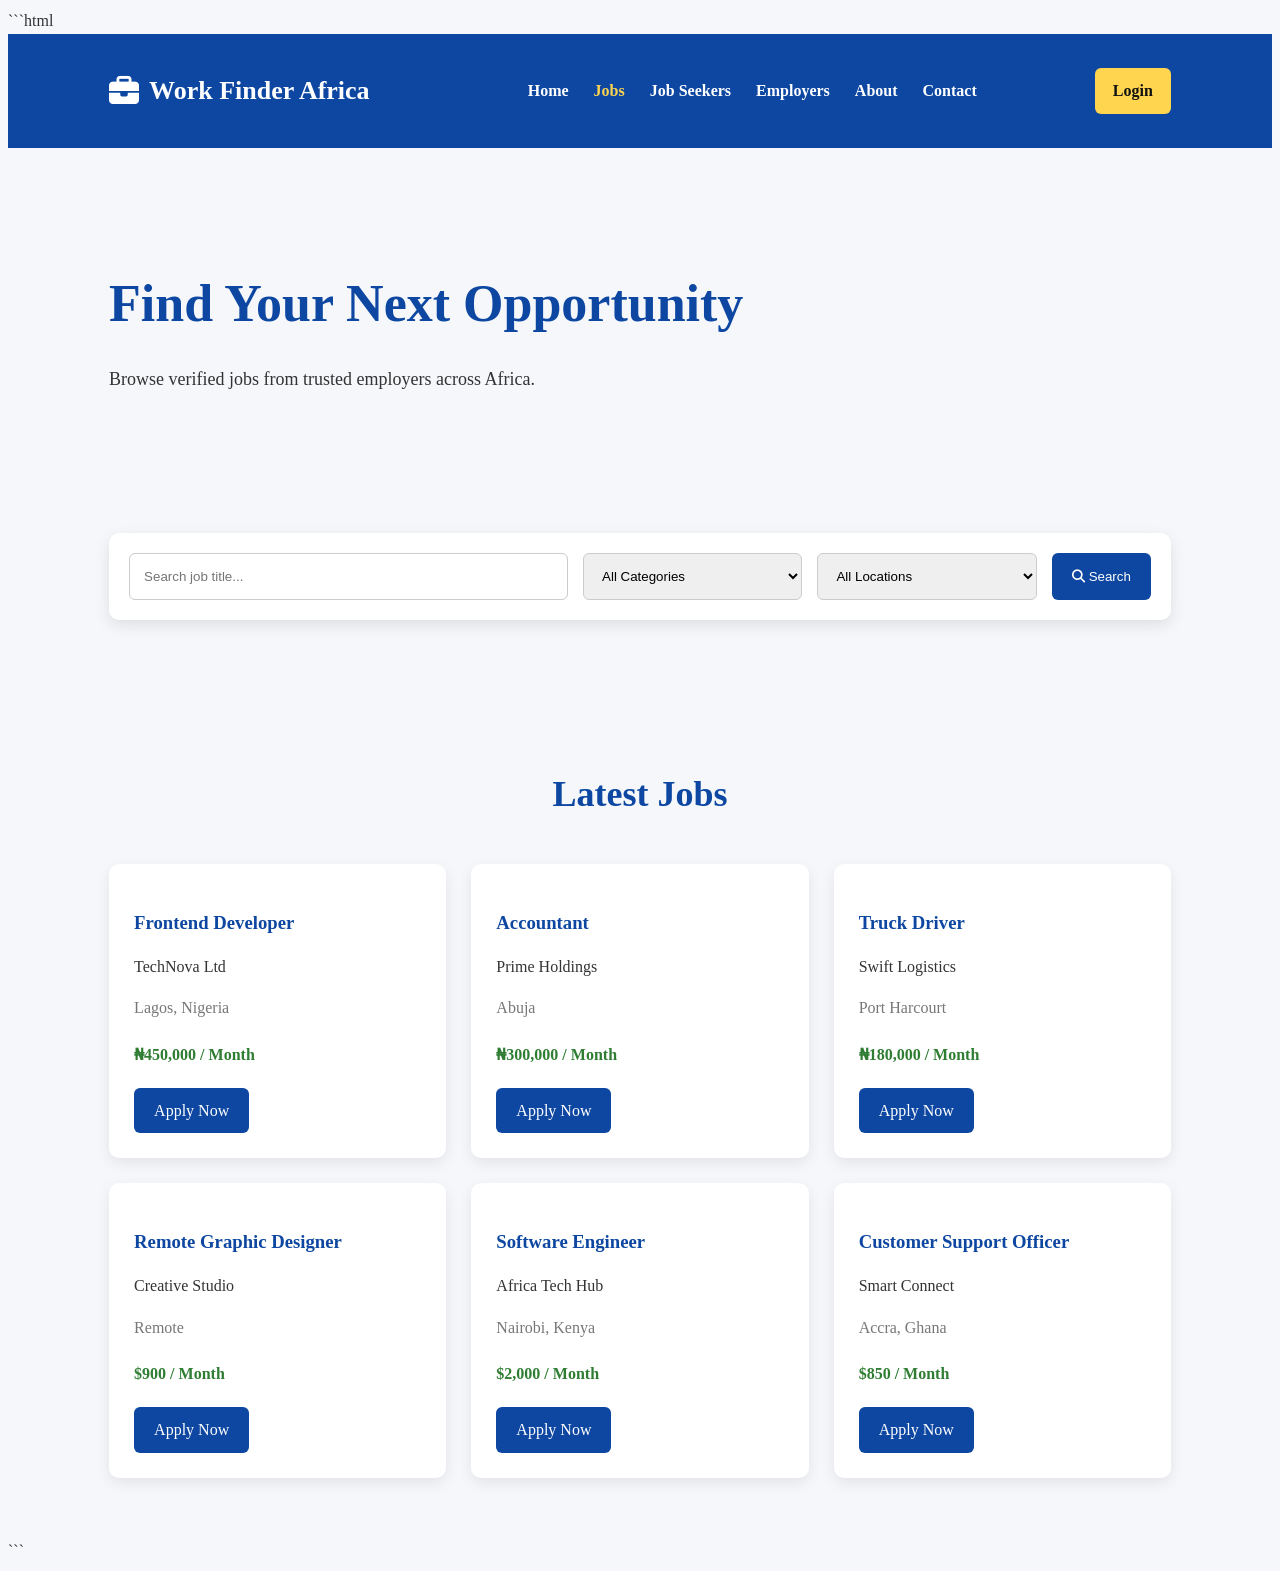
==== jobs.html @ af5edfe2 "Rename job.html to jobs.html" ====
```html
<!DOCTYPE html>
<html lang="en">
<head>

<meta charset="UTF-8">
<meta name="viewport" content="width=device-width, initial-scale=1.0">

<title>Available Jobs | Work Finder Africa</title>

<link rel="stylesheet" href="css/style.css">

<link rel="stylesheet"
href="https://cdnjs.cloudflare.com/ajax/libs/font-awesome/6.5.2/css/all.min.css">

</head>

<body>

<header>

<div class="logo">

<i class="fa-solid fa-briefcase"></i>

<h2>Work Finder Africa</h2>

</div>

<nav>

<ul>

<li><a href="index.html">Home</a></li>

<li><a href="jobs.html" class="active">Jobs</a></li>

<li><a href="register.html">Job Seekers</a></li>

<li><a href="employer.html">Employers</a></li>

<li><a href="about.html">About</a></li>

<li><a href="contact.html">Contact</a></li>

</ul>

</nav>

<a href="login.html" class="login-btn">

Login

</a>

</header>

<section class="hero">

<div class="hero-text">

<h1>Find Your Next Opportunity</h1>

<p>

Browse verified jobs from trusted employers across Africa.

</p>

</div>

</section>

<section class="search-box">

<form>

<input
type="text"
placeholder="Search job title...">

<select>

<option>All Categories</option>

<option>IT & Software</option>

<option>Banking</option>

<option>Engineering</option>

<option>Healthcare</option>

<option>Driving</option>

<option>Remote Jobs</option>

</select>

<select>

<option>All Locations</option>

<option>Lagos</option>

<option>Abuja</option>

<option>Port Harcourt</option>

<option>Accra</option>

<option>Nairobi</option>

<option>Remote</option>

</select>

<button>

<i class="fa fa-search"></i>

Search

</button>

</form>

</section>

<section class="featured">

<h2>Latest Jobs</h2>

<div class="job-grid">

<div class="job-card">

<h3>Frontend Developer</h3>

<p>TechNova Ltd</p>

<span>Lagos, Nigeria</span>

<h4>₦450,000 / Month</h4>

<a href="apply.html">Apply Now</a>

</div>

<div class="job-card">

<h3>Accountant</h3>

<p>Prime Holdings</p>

<span>Abuja</span>

<h4>₦300,000 / Month</h4>

<a href="apply.html">Apply Now</a>

</div>

<div class="job-card">

<h3>Truck Driver</h3>

<p>Swift Logistics</p>

<span>Port Harcourt</span>

<h4>₦180,000 / Month</h4>

<a href="apply.html">Apply Now</a>

</div>

<div class="job-card">

<h3>Remote Graphic Designer</h3>

<p>Creative Studio</p>

<span>Remote</span>

<h4>$900 / Month</h4>

<a href="apply.html">Apply Now</a>

</div>

<div class="job-card">

<h3>Software Engineer</h3>

<p>Africa Tech Hub</p>

<span>Nairobi, Kenya</span>

<h4>$2,000 / Month</h4>

<a href="apply.html">Apply Now</a>

</div>

<div class="job-card">

<h3>Customer Support Officer</h3>

<p>Smart Connect</p>

<span>Accra, Ghana</span>

<h4>$850 / Month</h4>

<a href="apply.html">Apply Now</a>

</div>

</div>

</section>

<script src="js/app.js"></script>

</body>

</html>
```
---- css/style.css ----
```css
/* ===========================
   Work Finder Africa
   style.css
=========================== */

*{
    margin:0;
    padding:0;
    box-sizing:border-box;
    font-family:Arial, Helvetica, sans-serif;
}

body{
    background:#f5f7fb;
    color:#333;
    line-height:1.6;
}

/* Header */

header{
    background:#0d47a1;
    color:#fff;
    padding:15px 8%;
    display:flex;
    justify-content:space-between;
    align-items:center;
    position:sticky;
    top:0;
    z-index:1000;
}

.logo{
    display:flex;
    align-items:center;
    gap:10px;
}

.logo h2{
    font-size:26px;
}

.logo i{
    font-size:30px;
}

nav ul{
    display:flex;
    list-style:none;
    gap:25px;
}

nav ul li a{
    color:#fff;
    text-decoration:none;
    font-weight:bold;
    transition:.3s;
}

nav ul li a:hover,
nav ul li a.active{
    color:#ffd54f;
}

.login-btn{
    text-decoration:none;
    background:#ffd54f;
    color:#111;
    padding:10px 18px;
    border-radius:6px;
    font-weight:bold;
}

/* Hero */

.hero{
    display:grid;
    grid-template-columns:repeat(auto-fit,minmax(320px,1fr));
    align-items:center;
    padding:70px 8%;
    gap:40px;
}

.hero h1{
    font-size:52px;
    color:#0d47a1;
    margin-bottom:20px;
}

.hero p{
    font-size:18px;
    margin-bottom:30px;
}

.hero-btn{
    display:inline-block;
    background:#0d47a1;
    color:#fff;
    padding:14px 28px;
    text-decoration:none;
    border-radius:8px;
    transition:.3s;
}

.hero-btn:hover{
    background:#1565c0;
}

.hero-image img{
    width:100%;
}

/* Search Box */

.search-box{
    padding:40px 8%;
}

.search-box form{
    background:#fff;
    padding:20px;
    border-radius:10px;
    box-shadow:0 5px 15px rgba(0,0,0,.1);
    display:grid;
    grid-template-columns:2fr 1fr 1fr auto;
    gap:15px;
}

.search-box input,
.search-box select{
    padding:14px;
    border:1px solid #ccc;
    border-radius:6px;
}

.search-box button{
    background:#0d47a1;
    color:#fff;
    border:none;
    padding:14px 20px;
    border-radius:6px;
    cursor:pointer;
}

.search-box button:hover{
    background:#1565c0;
}

/* Statistics */

.stats{
    display:grid;
    grid-template-columns:repeat(auto-fit,minmax(220px,1fr));
    gap:20px;
    padding:40px 8%;
}

.stat-card{
    background:#fff;
    padding:30px;
    text-align:center;
    border-radius:10px;
    box-shadow:0 5px 15px rgba(0,0,0,.08);
}

.stat-card h2{
    color:#0d47a1;
    font-size:34px;
    margin-bottom:10px;
}

/* Featured Jobs */

.featured{
    padding:60px 8%;
}

.featured h2{
    text-align:center;
    color:#0d47a1;
    margin-bottom:40px;
    font-size:36px;
}

.job-grid{
    display:grid;
    grid-template-columns:repeat(auto-fit,minmax(260px,1fr));
    gap:25px;
}

.job-card{
    background:#fff;
    padding:25px;
    border-radius:10px;
    box-shadow:0 5px 15px rgba(0,0,0,.08);
    transition:.3s;
}

.job-card:hover{
    transform:translateY(-6px);
}

.job-card h3{
    color:#0d47a1;
    margin-bottom:10px;
}

.job-card span{
    display:block;
    margin:10px 0;
    color:#777;
}

.job-card h4{
    color:#2e7d32;
    margin-bottom:20px;
}

.job-card a{
    display:inline-block;
    text-decoration:none;
    background:#0d47a1;
    color:#fff;
    padding:10px 20px;
    border-radius:6px;
}

.job-card a:hover{
    background:#1565c0;
}

/* Footer */

footer{
    background:#0d47a1;
    color:#fff;
    text-align:center;
    padding:25px;
    margin-top:50px;
}

/* Mobile */

@media(max-width:900px){

header{
    flex-direction:column;
    gap:15px;
}

nav ul{
    flex-wrap:wrap;
    justify-content:center;
}

.search-box form{
    grid-template-columns:1fr;
}

.hero h1{
    font-size:38px;
}

}
```
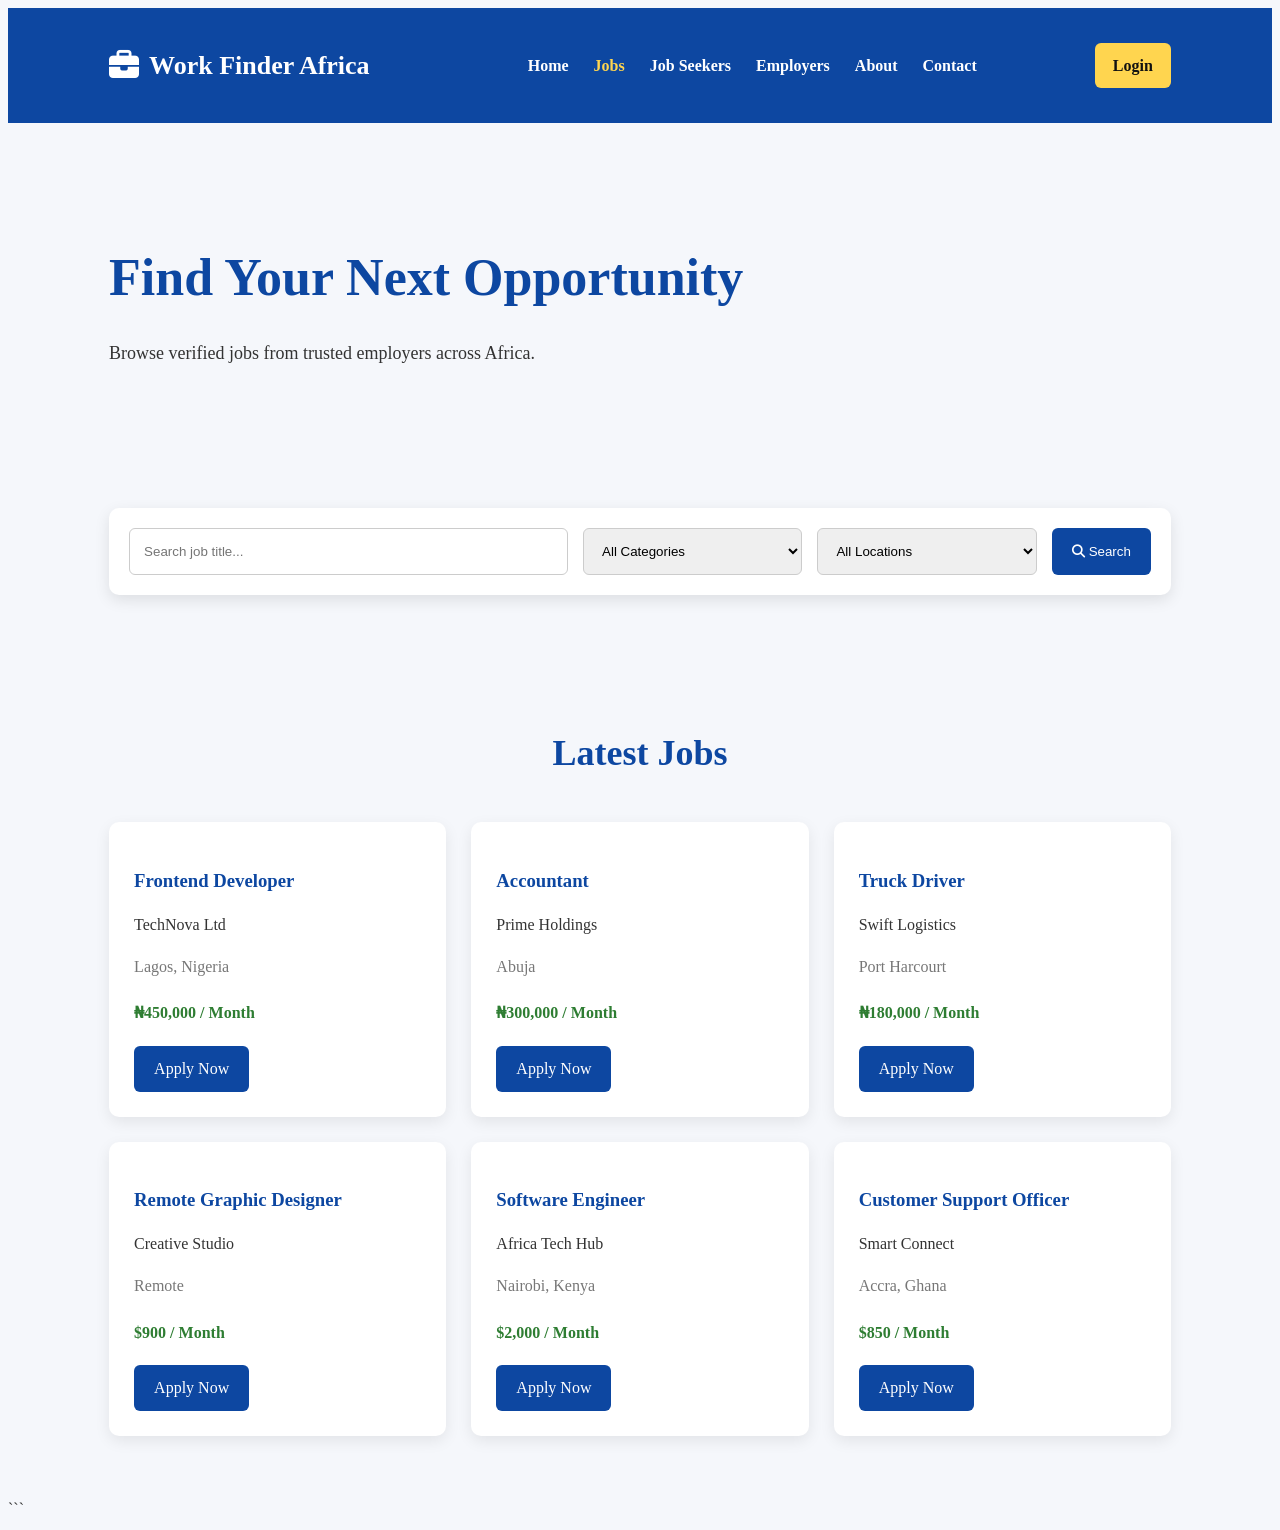
==== commit 20e4dfb0: "Update jobs.html" ====
--- a/jobs.html
+++ b/jobs.html
@@ -1,4 +1,3 @@
-```html
 <!DOCTYPE html>
 <html lang="en">
 <head>
